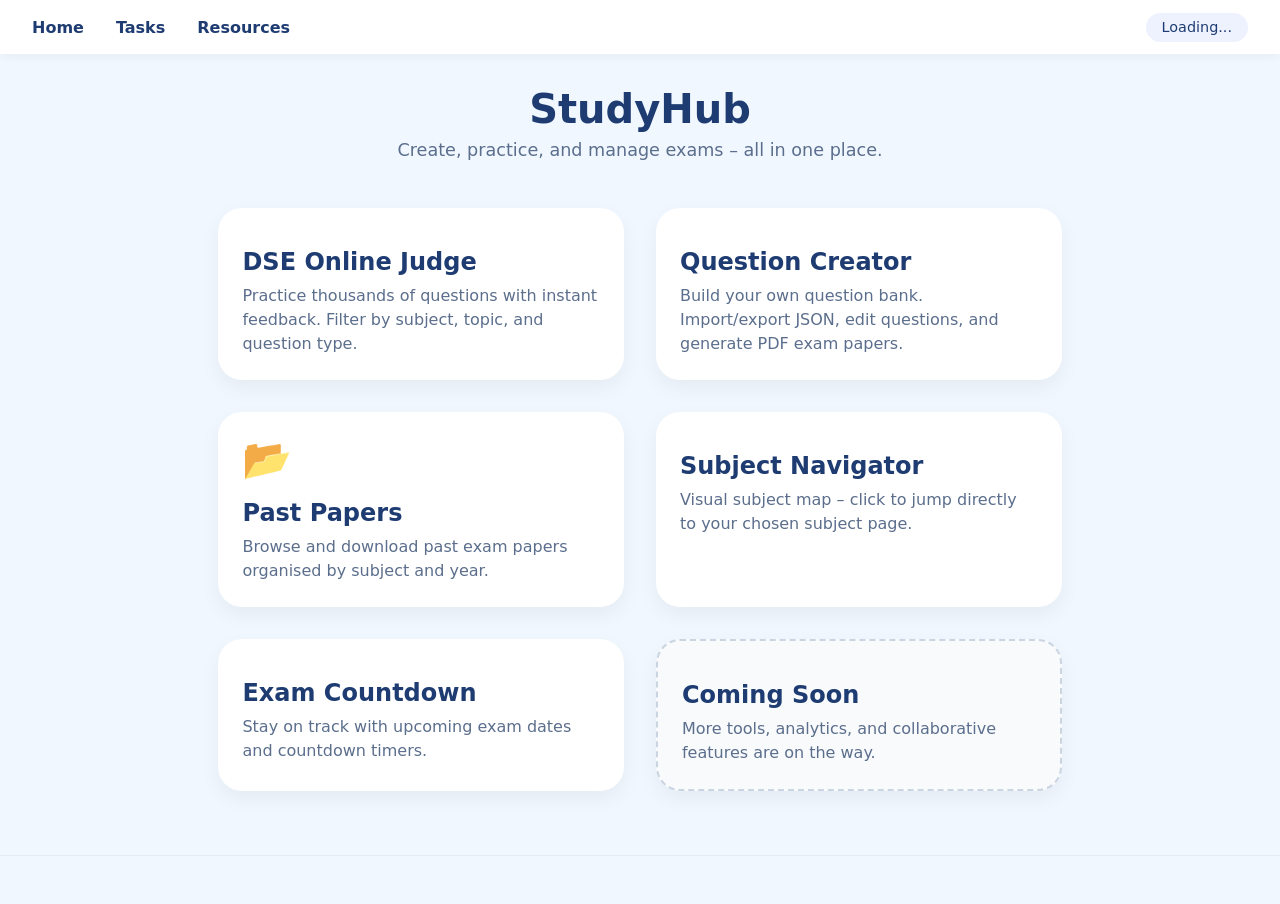
==== index.html @ c0c35cae "Update index.html" ====
<!DOCTYPE html>
<html lang="en">
<head>
    <meta charset="UTF-8">
    <meta name="viewport" content="width=device-width, initial-scale=1.0, user-scalable=yes">
    <title>Home | Studyhub v0.0.0.alpha</title>
    <link rel="stylesheet" href="styles.css">
</head>
<body>
    <div class="top-bar">
        <div class="nav-links">
            <a href="index.html">Home</a>
            <a href="tasks.html">Tasks</a>
            <a href="resources.html">Resources</a>
        </div>
        <div class="login-area" id="loginArea">
            <div class="login-button" id="loginButton">Loading...</div>
            <div class="dropdown-menu" id="dropdownMenu">
                <a href="#" id="logoutLink">Logout</a>
            </div>
        </div>
    </div>

    <!-- Login Modal -->
    <div id="loginModal" class="modal">
        <div class="modal-content">
            <h3>Login</h3>
            <input type="text" id="usernameInput" placeholder="Username">
            <input type="password" id="passwordInput" placeholder="Password">
            <button id="loginSubmit">Login</button>
            <button class="close-modal" id="closeModalBtn">Cancel</button>
        </div>
    </div>

    <div class="container">
        <div class="hero">
            <h1>StudyHub</h1>
            <p>Create, practice, and manage exams – all in one place.</p>
        </div>

        <div class="features">
            <a href="./oj/index.html" class="card">
                <div class="card-icon"></div>
                <h3>DSE Online Judge</h3>
                <p>Practice thousands of questions with instant feedback. Filter by subject, topic, and question type.</p>
            </a>
            <a href="./create" class="card">
                <div class="card-icon"></div>
                <h3>Question Creator</h3>
                <p>Build your own question bank. Import/export JSON, edit questions, and generate PDF exam papers.</p>
            </a>
            <a href="./pastpaper/" class="card">
                <div class="card-icon">📂</div>
                <h3>Past Papers</h3>
                <p>Browse and download past exam papers organised by subject and year.</p>
            </a>
            <a href="./subjects" class="card">
                <div class="card-icon"></div>
                <h3>Subject Navigator</h3>
                <p>Visual subject map – click to jump directly to your chosen subject page.</p>
            </a>
            <a href="./timeline" class="card">
                <div class="card-icon"></div>
                <h3>Exam Countdown</h3>
                <p>Stay on track with upcoming exam dates and countdown timers.</p>
            </a>
            <div class="card" style="background: #f8fafc; border: 2px dashed #cbd5e1;">
                <div class="card-icon"></div>
                <h3>Coming Soon</h3>
                <p>More tools, analytics, and collaborative features are on the way.</p>
            </div>
        </div>
    </div>

    <footer>
        
    </footer>
    
    <script src="account.js"></script>
    <script src="script.js">
      
        // DOM elements
        
    </script>
</body>
</html>
---- styles.css ----
* {
            margin: 0;
            padding: 0;
            box-sizing: border-box;
            font-family: 'Segoe UI', 'Roboto', system-ui, sans-serif;
        }

        body {
            background: #f0f7ff;
            min-height: 100vh;
            display: flex;
            flex-direction: column;
        }

        /* Top Bar */
        .top-bar {
            background: white;
            box-shadow: 0 2px 10px rgba(0,0,0,0.05);
            padding: 0.8rem 2rem;
            display: flex;
            justify-content: space-between;
            align-items: center;
            flex-wrap: wrap;
            gap: 1rem;
        }

        .nav-links {
            display: flex;
            gap: 2rem;
            align-items: center;
        }

        .nav-links a {
            text-decoration: none;
            color: #1e3c72;
            font-weight: 600;
            transition: color 0.2s;
        }

        .nav-links a:hover {
            color: #2c7da0;
        }

        .login-area {
            position: relative;
        }

        .login-button {
            background: #eef2ff;
            padding: 0.4rem 1rem;
            border-radius: 2rem;
            font-size: 0.9rem;
            color: #1e3c72;
            cursor: pointer;
            transition: background 0.2s;
        }

        .login-button:hover {
            background: #e0e8ff;
        }

        /* Dropdown menu */
        .dropdown-menu {
            position: absolute;
            top: 100%;
            right: 0;
            background: white;
            border-radius: 1rem;
            box-shadow: 0 4px 12px rgba(0,0,0,0.1);
            padding: 0.5rem 0;
            min-width: 120px;
            display: none;
            z-index: 10;
        }

        .dropdown-menu a {
            display: block;
            padding: 0.5rem 1rem;
            text-decoration: none;
            color: #1e3c72;
            transition: background 0.2s;
        }

        .dropdown-menu a:hover {
            background: #f0f4fa;
        }

        /* Modal overlay */
        .modal {
            display: none;
            position: fixed;
            top: 0;
            left: 0;
            width: 100%;
            height: 100%;
            background: rgba(0,0,0,0.5);
            z-index: 100;
            align-items: center;
            justify-content: center;
        }

        .modal-content {
            background: white;
            border-radius: 1.5rem;
            padding: 2rem;
            width: 90%;
            max-width: 400px;
            box-shadow: 0 20px 35px rgba(0,0,0,0.2);
        }

        .modal-content h3 {
            margin-bottom: 1rem;
            color: #1e3c72;
        }

        .modal-content input {
            width: 100%;
            padding: 0.6rem 0.8rem;
            margin-bottom: 1rem;
            border: 1.5px solid #dfe7ef;
            border-radius: 1rem;
            font-size: 0.9rem;
        }

        .modal-content button {
            width: 100%;
            background: #2c7da0;
            color: white;
            border: none;
            padding: 0.6rem;
            border-radius: 2rem;
            font-weight: 600;
            cursor: pointer;
            transition: background 0.2s;
        }

        .modal-content button:hover {
            background: #1f5e7a;
        }

        .close-modal {
            margin-top: 1rem;
            background: none;
            color: #5b6e8c;
            border: 1px solid #cbd5e1;
        }

        /* Main content (same as before) */
        .container {
            max-width: 1200px;
            margin: 0 auto;
            padding: 2rem 1rem;
            flex: 1;
        }

        .hero {
            text-align: center;
            margin-bottom: 3rem;
        }

        .hero h1 {
            font-size: 2.5rem;
            color: #1e3c72;
            margin-bottom: 0.5rem;
        }

        .hero p {
            color: #5b6e8c;
            font-size: 1.1rem;
        }

        .features {
            display: grid;
            grid-template-columns: repeat(auto-fit, minmax(300px, 1fr));
            gap: 2rem;
        }

        .card {
            background: white;
            border-radius: 1.5rem;
            padding: 1.5rem;
            box-shadow: 0 8px 20px rgba(0,0,0,0.05);
            transition: transform 0.2s, box-shadow 0.2s;
            text-decoration: none;
            color: inherit;
            display: block;
        }

        .card:hover {
            transform: translateY(-5px);
            box-shadow: 0 12px 28px rgba(0,0,0,0.1);
        }

        .card-icon {
            font-size: 2.5rem;
            margin-bottom: 1rem;
        }

        .card h3 {
            font-size: 1.5rem;
            margin-bottom: 0.5rem;
            color: #1e3c72;
        }

        .card p {
            color: #5b6e8c;
            line-height: 1.5;
        }

        footer {
            text-align: center;
            padding: 1.5rem;
            color: #8ba0bc;
            border-top: 1px solid #e2edf7;
            margin-top: 2rem;
        }

        @media (max-width: 700px) {
            .top-bar {
                flex-direction: column;
                text-align: center;
            }
            .nav-links {
                justify-content: center;
            }
            .hero h1 {
                font-size: 2rem;
            }
        }
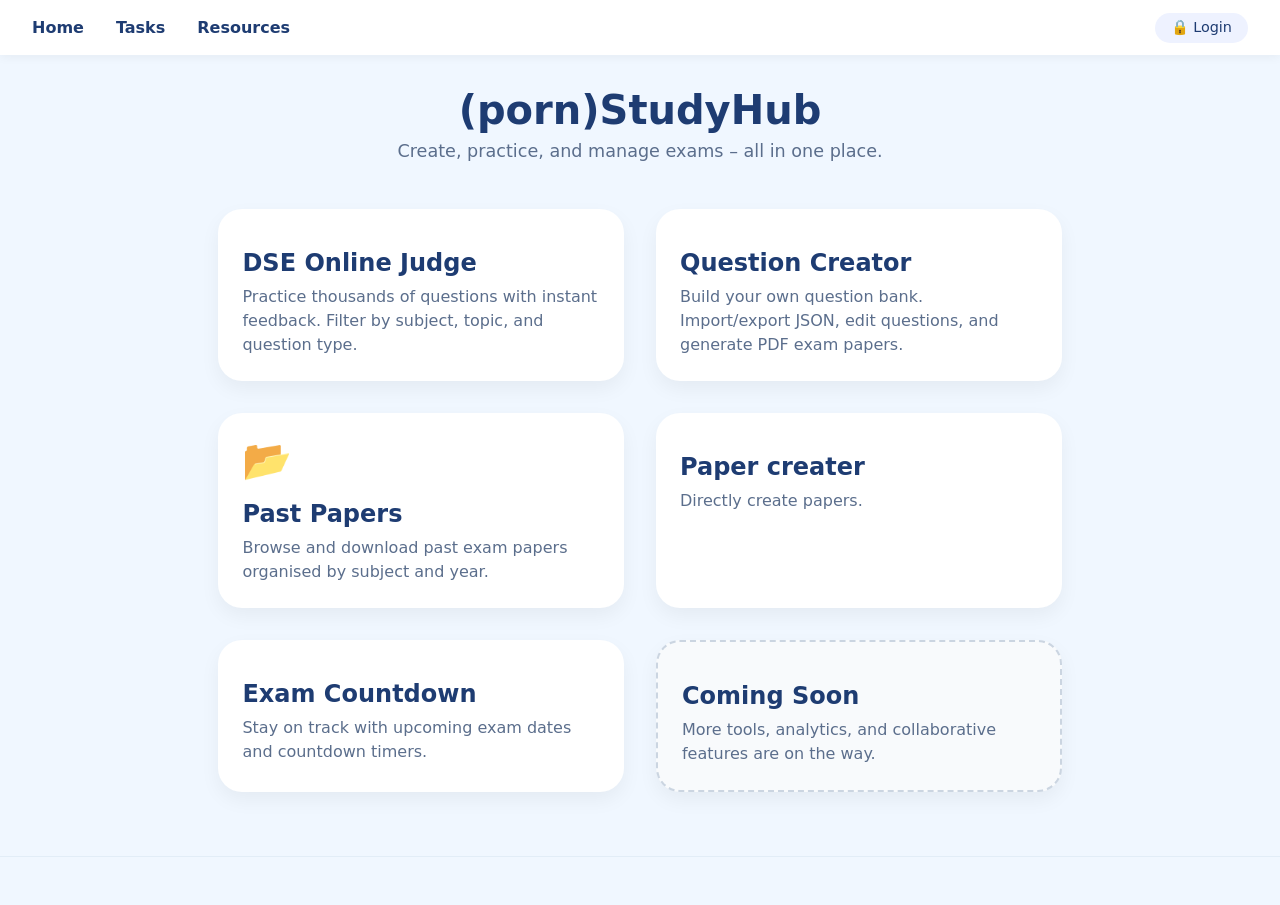
==== commit 288f13b1: "Update index.html" ====
--- a/index.html
+++ b/index.html
@@ -3,8 +3,238 @@
 <head>
     <meta charset="UTF-8">
     <meta name="viewport" content="width=device-width, initial-scale=1.0, user-scalable=yes">
-    <title>Home | Studyhub v0.0.0.alpha</title>
-    <link rel="stylesheet" href="styles.css">
+    <title>Home | DSE.good v1.0.0.alpha</title>
+    <style>
+        * {
+            margin: 0;
+            padding: 0;
+            box-sizing: border-box;
+            font-family: 'Segoe UI', 'Roboto', system-ui, sans-serif;
+        }
+
+        body {
+            background: #f0f7ff;
+            min-height: 100vh;
+            display: flex;
+            flex-direction: column;
+        }
+
+        /* Top Bar */
+        .top-bar {
+            background: white;
+            box-shadow: 0 2px 10px rgba(0,0,0,0.05);
+            padding: 0.8rem 2rem;
+            display: flex;
+            justify-content: space-between;
+            align-items: center;
+            flex-wrap: wrap;
+            gap: 1rem;
+        }
+
+        .nav-links {
+            display: flex;
+            gap: 2rem;
+            align-items: center;
+        }
+
+        .nav-links a {
+            text-decoration: none;
+            color: #1e3c72;
+            font-weight: 600;
+            transition: color 0.2s;
+        }
+
+        .nav-links a:hover {
+            color: #2c7da0;
+        }
+
+        .login-area {
+            position: relative;
+        }
+
+        .login-button {
+            background: #eef2ff;
+            padding: 0.4rem 1rem;
+            border-radius: 2rem;
+            font-size: 0.9rem;
+            color: #1e3c72;
+            cursor: pointer;
+            transition: background 0.2s;
+        }
+
+        .login-button:hover {
+            background: #e0e8ff;
+        }
+
+        /* Dropdown menu */
+        .dropdown-menu {
+            position: absolute;
+            top: 100%;
+            right: 0;
+            background: white;
+            border-radius: 1rem;
+            box-shadow: 0 4px 12px rgba(0,0,0,0.1);
+            padding: 0.5rem 0;
+            min-width: 120px;
+            display: none;
+            z-index: 10;
+        }
+
+        .dropdown-menu a {
+            display: block;
+            padding: 0.5rem 1rem;
+            text-decoration: none;
+            color: #1e3c72;
+            transition: background 0.2s;
+        }
+
+        .dropdown-menu a:hover {
+            background: #f0f4fa;
+        }
+
+        /* Modal overlay */
+        .modal {
+            display: none;
+            position: fixed;
+            top: 0;
+            left: 0;
+            width: 100%;
+            height: 100%;
+            background: rgba(0,0,0,0.5);
+            z-index: 100;
+            align-items: center;
+            justify-content: center;
+        }
+
+        .modal-content {
+            background: white;
+            border-radius: 1.5rem;
+            padding: 2rem;
+            width: 90%;
+            max-width: 400px;
+            box-shadow: 0 20px 35px rgba(0,0,0,0.2);
+        }
+
+        .modal-content h3 {
+            margin-bottom: 1rem;
+            color: #1e3c72;
+        }
+
+        .modal-content input {
+            width: 100%;
+            padding: 0.6rem 0.8rem;
+            margin-bottom: 1rem;
+            border: 1.5px solid #dfe7ef;
+            border-radius: 1rem;
+            font-size: 0.9rem;
+        }
+
+        .modal-content button {
+            width: 100%;
+            background: #2c7da0;
+            color: white;
+            border: none;
+            padding: 0.6rem;
+            border-radius: 2rem;
+            font-weight: 600;
+            cursor: pointer;
+            transition: background 0.2s;
+        }
+
+        .modal-content button:hover {
+            background: #1f5e7a;
+        }
+
+        .close-modal {
+            margin-top: 1rem;
+            background: none;
+            color: #5b6e8c;
+            border: 1px solid #cbd5e1;
+        }
+
+        /* Main content (same as before) */
+        .container {
+            max-width: 1200px;
+            margin: 0 auto;
+            padding: 2rem 1rem;
+            flex: 1;
+        }
+
+        .hero {
+            text-align: center;
+            margin-bottom: 3rem;
+        }
+
+        .hero h1 {
+            font-size: 2.5rem;
+            color: #1e3c72;
+            margin-bottom: 0.5rem;
+        }
+
+        .hero p {
+            color: #5b6e8c;
+            font-size: 1.1rem;
+        }
+
+        .features {
+            display: grid;
+            grid-template-columns: repeat(auto-fit, minmax(300px, 1fr));
+            gap: 2rem;
+        }
+
+        .card {
+            background: white;
+            border-radius: 1.5rem;
+            padding: 1.5rem;
+            box-shadow: 0 8px 20px rgba(0,0,0,0.05);
+            transition: transform 0.2s, box-shadow 0.2s;
+            text-decoration: none;
+            color: inherit;
+            display: block;
+        }
+
+        .card:hover {
+            transform: translateY(-5px);
+            box-shadow: 0 12px 28px rgba(0,0,0,0.1);
+        }
+
+        .card-icon {
+            font-size: 2.5rem;
+            margin-bottom: 1rem;
+        }
+
+        .card h3 {
+            font-size: 1.5rem;
+            margin-bottom: 0.5rem;
+            color: #1e3c72;
+        }
+
+        .card p {
+            color: #5b6e8c;
+            line-height: 1.5;
+        }
+
+        footer {
+            text-align: center;
+            padding: 1.5rem;
+            color: #8ba0bc;
+            border-top: 1px solid #e2edf7;
+            margin-top: 2rem;
+        }
+
+        @media (max-width: 700px) {
+            .top-bar {
+                flex-direction: column;
+                text-align: center;
+            }
+            .nav-links {
+                justify-content: center;
+            }
+            .hero h1 {
+                font-size: 2rem;
+            }
+        }
+    </style>
 </head>
 <body>
     <div class="top-bar">
@@ -34,7 +264,7 @@
 
     <div class="container">
         <div class="hero">
-            <h1>StudyHub</h1>
+            <h1>(porn)StudyHub</h1>
             <p>Create, practice, and manage exams – all in one place.</p>
         </div>
 
@@ -49,15 +279,15 @@
                 <h3>Question Creator</h3>
                 <p>Build your own question bank. Import/export JSON, edit questions, and generate PDF exam papers.</p>
             </a>
-            <a href="./pastpaper/" class="card">
+            <a href="./pastpaper/index.html" class="card">
                 <div class="card-icon">📂</div>
                 <h3>Past Papers</h3>
                 <p>Browse and download past exam papers organised by subject and year.</p>
             </a>
-            <a href="./subjects" class="card">
-                <div class="card-icon"></div>
-                <h3>Subject Navigator</h3>
-                <p>Visual subject map – click to jump directly to your chosen subject page.</p>
+            <a href="./paper/index.html" class="card">
+                <div class="card-icon"></div>
+                <h3>Paper creater</h3>
+                <p>Directly create papers.</p>
             </a>
             <a href="./timeline" class="card">
                 <div class="card-icon"></div>
@@ -77,10 +307,83 @@
     </footer>
     
     <script src="account.js"></script>
-    <script src="script.js">
+    <script>
       
         // DOM elements
-        
+        const loginButton = document.getElementById('loginButton');
+        const dropdownMenu = document.getElementById('dropdownMenu');
+        const loginModal = document.getElementById('loginModal');
+        const usernameInput = document.getElementById('usernameInput');
+        const passwordInput = document.getElementById('passwordInput');
+        const loginSubmit = document.getElementById('loginSubmit');
+        const closeModalBtn = document.getElementById('closeModalBtn');
+        const logoutLink = document.getElementById('logoutLink');
+
+        // Update UI based on currentUser
+        function updateUI() {
+            if (currentUser) {
+                loginButton.textContent = `👤 ${currentUser.username}`;
+                dropdownMenu.style.display = 'none'; // hide dropdown initially
+            } else {
+                loginButton.textContent = `🔒 Login`;
+                dropdownMenu.style.display = 'none';
+            }
+        }
+
+        // Show dropdown on click (only if logged in)
+        loginButton.addEventListener('click', (e) => {
+            e.stopPropagation();
+            if (currentUser) {
+                // Toggle dropdown
+                dropdownMenu.style.display = dropdownMenu.style.display === 'block' ? 'none' : 'block';
+            } else {
+                // Show login modal
+                loginModal.style.display = 'flex';
+            }
+        });
+
+        // Hide dropdown when clicking elsewhere
+        document.addEventListener('click', (e) => {
+            if (!loginArea.contains(e.target)) {
+                dropdownMenu.style.display = 'none';
+            }
+        });
+
+        // Login submission
+        loginSubmit.addEventListener('click', () => {
+            const username = usernameInput.value.trim();
+            const password = passwordInput.value.trim();
+            const user = authenticate(username, password);
+            if (user) {
+                saveCurrentUser(user);
+                updateUI();
+                loginModal.style.display = 'none';
+                usernameInput.value = '';
+                passwordInput.value = '';
+            } else {
+                alert('Invalid username or password');
+            }
+        });
+
+        // Close modal
+        function closeModal() {
+            loginModal.style.display = 'none';
+        }
+        closeModalBtn.addEventListener('click', closeModal);
+        window.addEventListener('click', (e) => {
+            if (e.target === loginModal) closeModal();
+        });
+
+        // Logout
+        logoutLink.addEventListener('click', (e) => {
+            e.preventDefault();
+            saveCurrentUser(null);
+            updateUI();
+            dropdownMenu.style.display = 'none';
+        });
+
+        // Initial update
+        updateUI();
     </script>
 </body>
 </html>
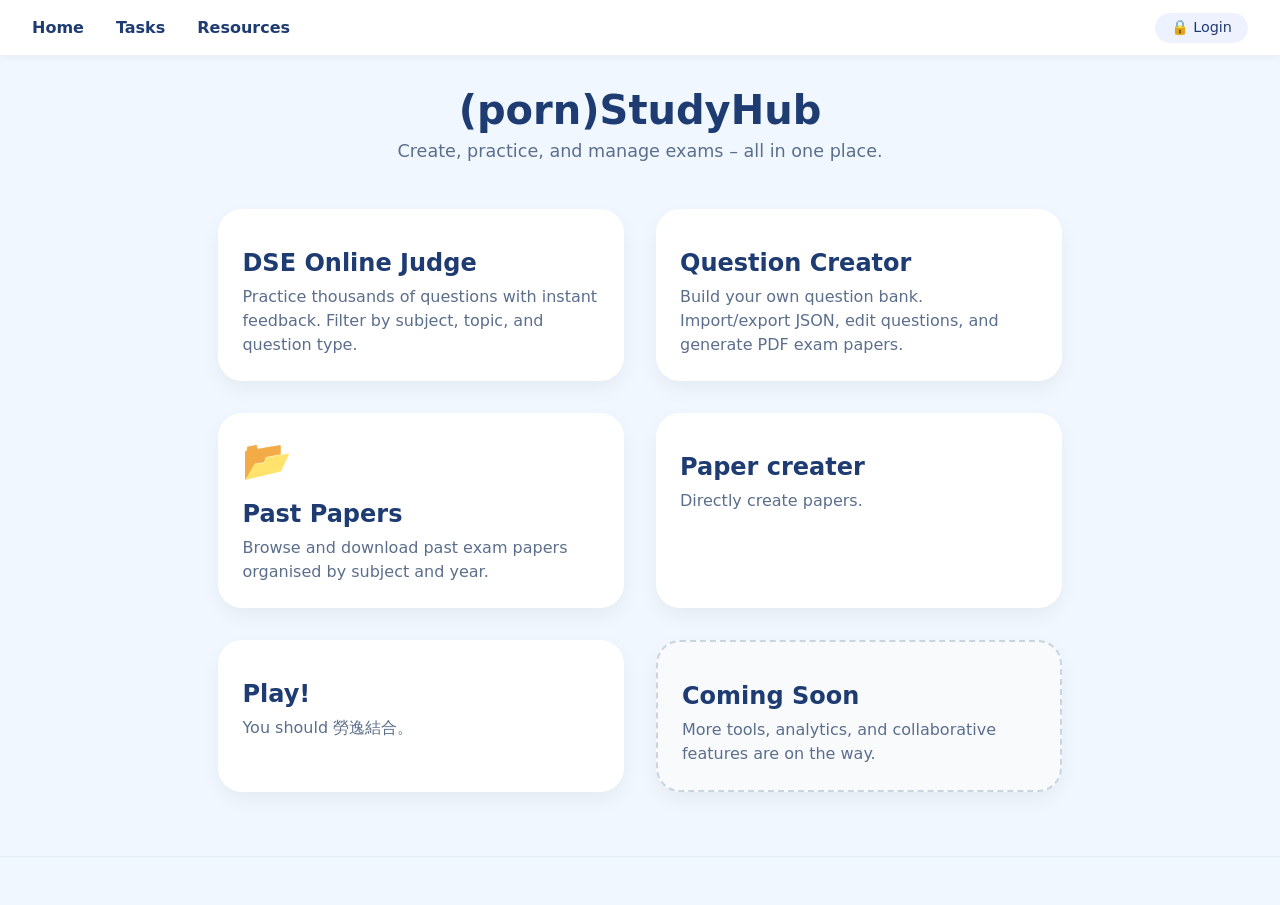
==== commit 9f425568: "Update index.html" ====
--- a/index.html
+++ b/index.html
@@ -3,7 +3,7 @@
 <head>
     <meta charset="UTF-8">
     <meta name="viewport" content="width=device-width, initial-scale=1.0, user-scalable=yes">
-    <title>Home | DSE.good v1.0.0.alpha</title>
+    <title>Home | Quiz Maker Hub</title>
     <style>
         * {
             margin: 0;
@@ -289,10 +289,10 @@
                 <h3>Paper creater</h3>
                 <p>Directly create papers.</p>
             </a>
-            <a href="./timeline" class="card">
-                <div class="card-icon"></div>
-                <h3>Exam Countdown</h3>
-                <p>Stay on track with upcoming exam dates and countdown timers.</p>
+            <a href="./games_hrd/index.html" class="card">
+                <div class="card-icon"></div>
+                <h3>Play!</h3>
+                <p>You should 勞逸結合。</p>
             </a>
             <div class="card" style="background: #f8fafc; border: 2px dashed #cbd5e1;">
                 <div class="card-icon"></div>
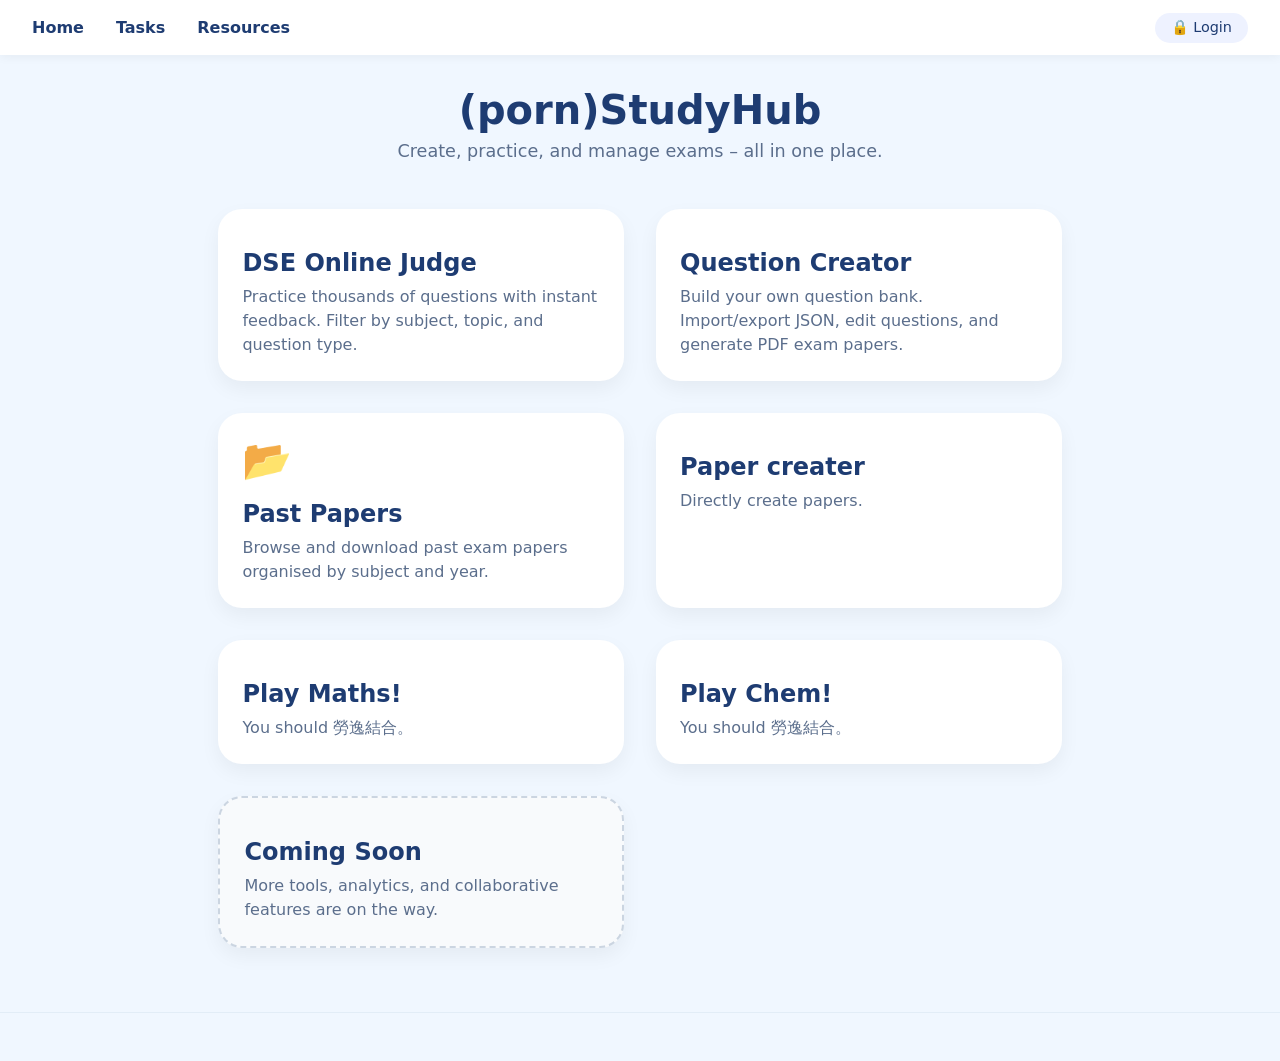
==== commit 90cf71b3: "Update index.html" ====
--- a/index.html
+++ b/index.html
@@ -291,7 +291,12 @@
             </a>
             <a href="./games_hrd/index.html" class="card">
                 <div class="card-icon"></div>
-                <h3>Play!</h3>
+                <h3>Play Maths!</h3>
+                <p>You should 勞逸結合。</p>
+            </a>
+            <a href="./games_chem/index.html" class="card">
+                <div class="card-icon"></div>
+                <h3>Play Chem!</h3>
                 <p>You should 勞逸結合。</p>
             </a>
             <div class="card" style="background: #f8fafc; border: 2px dashed #cbd5e1;">
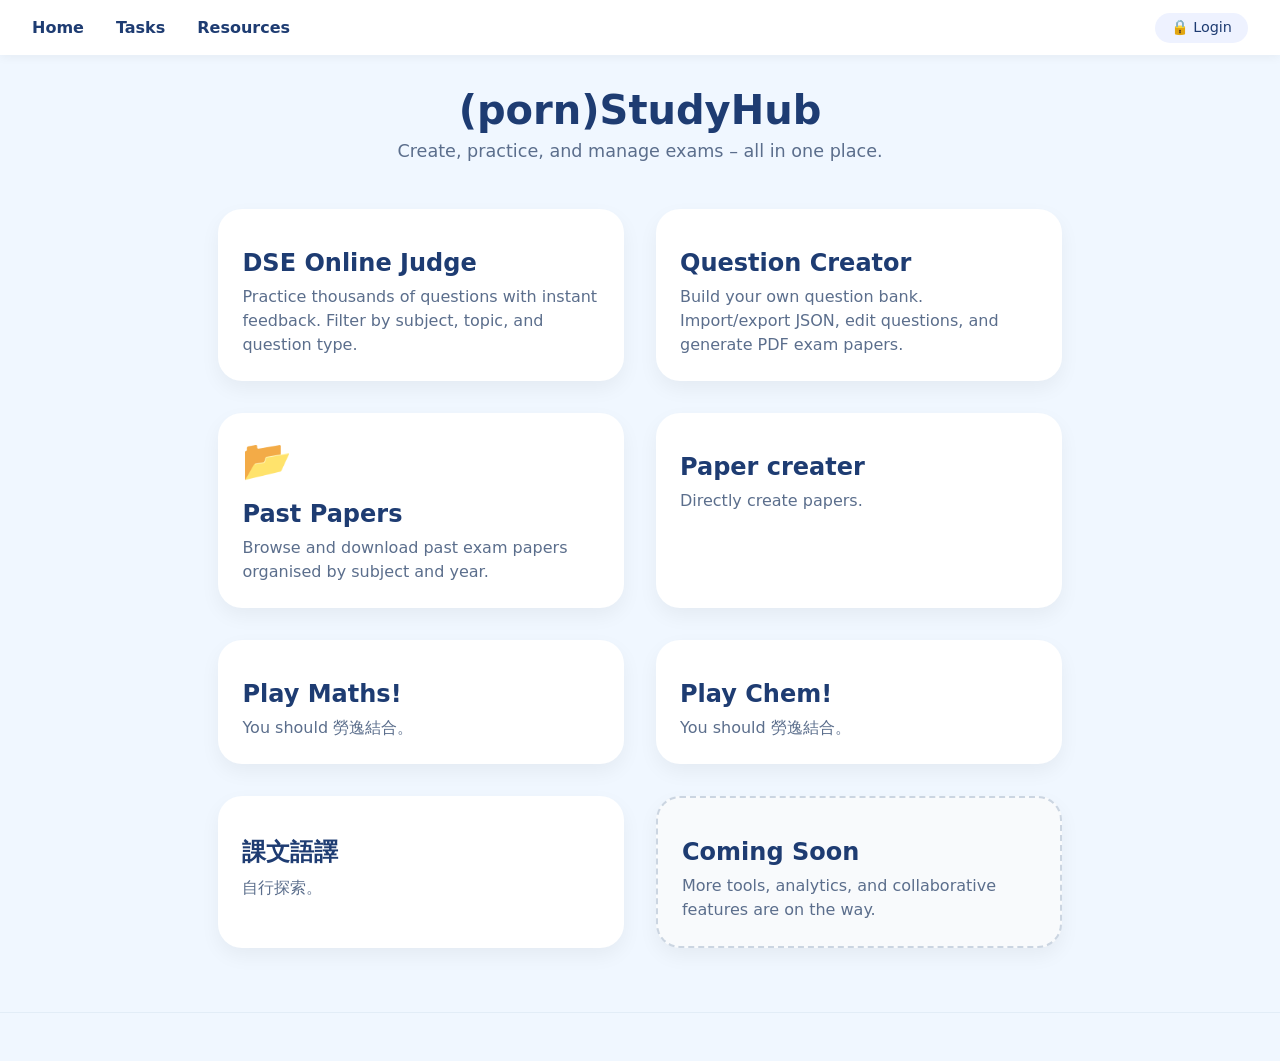
==== commit 78c08928: "Update index.html" ====
--- a/index.html
+++ b/index.html
@@ -240,7 +240,7 @@
     <div class="top-bar">
         <div class="nav-links">
             <a href="index.html">Home</a>
-            <a href="tasks.html">Tasks</a>
+            <a href="./task/index.html">Tasks</a>
             <a href="resources.html">Resources</a>
         </div>
         <div class="login-area" id="loginArea">
@@ -299,11 +299,17 @@
                 <h3>Play Chem!</h3>
                 <p>You should 勞逸結合。</p>
             </a>
+            <a href="./c_tsl/index.html" class="card">
+                <div class="card-icon"></div>
+                <h3>課文語譯</h3>
+                <p>自行探索。</p>
+            </a>
             <div class="card" style="background: #f8fafc; border: 2px dashed #cbd5e1;">
                 <div class="card-icon"></div>
                 <h3>Coming Soon</h3>
                 <p>More tools, analytics, and collaborative features are on the way.</p>
             </div>
+            
         </div>
     </div>
 
